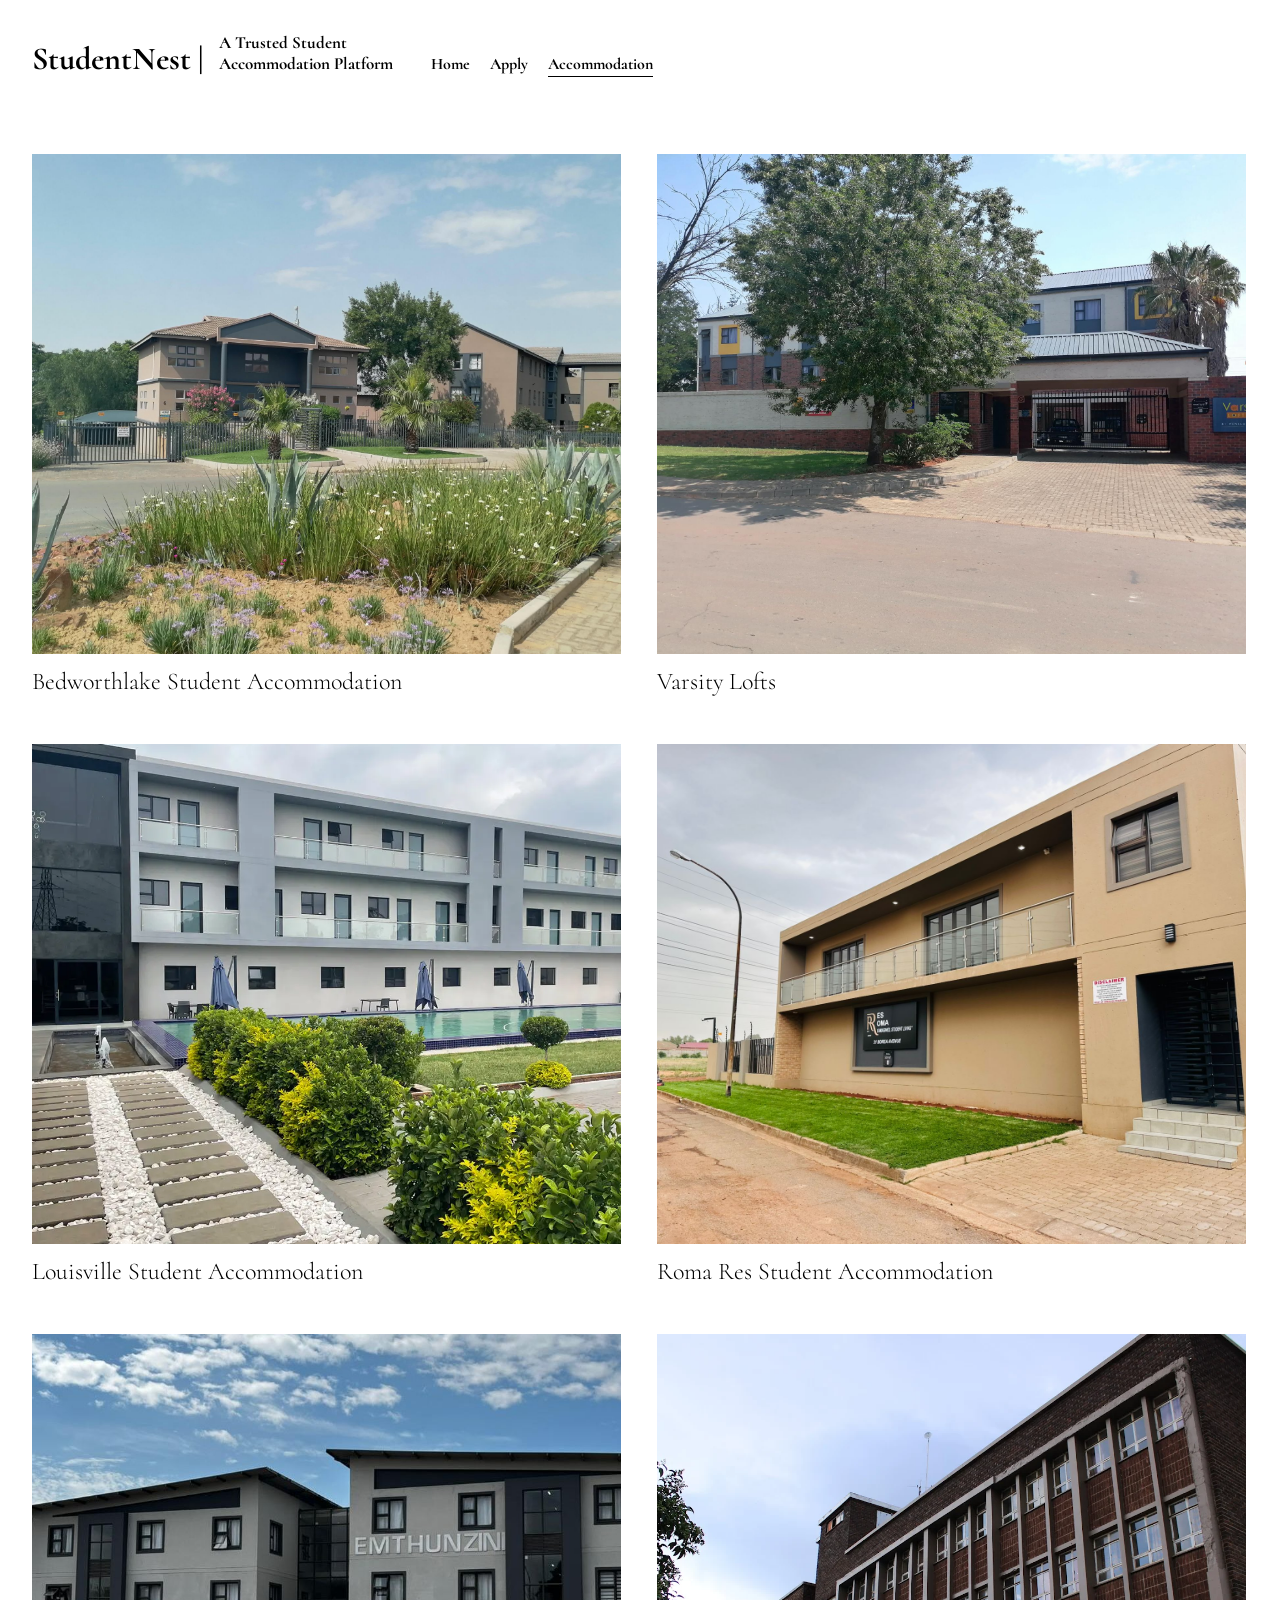
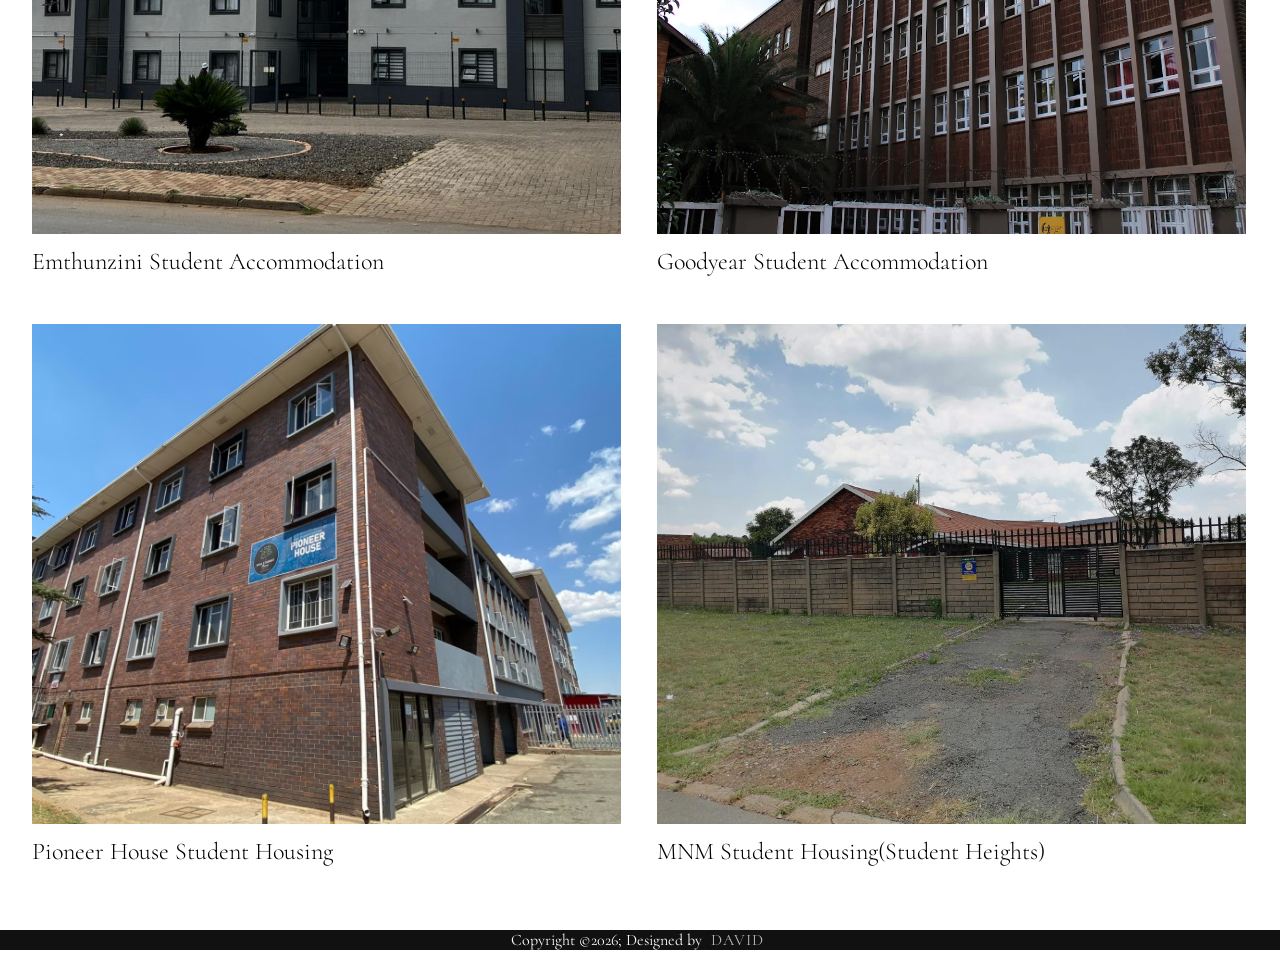
==== Accommodation.html @ 360ef2bd "Add files via upload" ====
<!DOCTYPE html>
<html lang="en">
<head>
    <meta charset="UTF-8">
    <meta name="viewport" content="width=device-width, initial-scale=1.0">
    <link rel="preconnect" href="https://fonts.googleapis.com">
<link rel="preconnect" href="https://fonts.gstatic.com" crossorigin>
<link href="https://fonts.googleapis.com/css2?family=Cormorant:wght@300&display=swap" rel="stylesheet">
    <link rel="stylesheet" href="index.css">
    <title>StudentNest</title>
</head>
<body>
    <header class="navbar">
       <h1>StudentNest |</h1>
        <h1 class="slogan">A Trusted Student Accommodation Platform</h1>
      <nav class="Links">
            <ul >
                <li><a href="index.html">Home</a></li>
                <li><a href="apply.html">Apply</a></li>
                <li><a class="active" href="Accommodation.html">Accommodation</a></li>
            </ul>
        </nav>
    </header>
    <section class="Gallery">
   

<div class="card"><a href="https://bedworthlake.co.za/" target="_blank" rel="noopener">
    <img src="ezilet-bedworth-lake-student-accommodation-IMG_20231126_090452.jpg">
</a>
<h2>Bedworthlake Student Accommodation </h2></div>

<div class="card"><a href="https://www.varsitylofts.co.za/" target="_blank" rel="noopener">
    <img src="varsity.jpg">
</a>
<h2>Varsity Lofts </h2></div>

<div class="card"><a href="https://www.louisvilleresort.co.za/student-accommodation-vaal/" target="_blank" rel="noopener">
    <img src="Louisville-Student-Accommodation-1-1024x1024.webp">
</a>
<h2>Louisville Student Accommodation </h2></div>

<div class="card"><a href="https://www.romares.co.za/" target="_blank" rel="noopener">
    <img src="resExterior-DYOA-LiS.jpg">
</a>
<h2>Roma Res Student Accommodation</h2></div>

<div class="card"><a href="https://emthunzini.com/" target="_blank" rel="noopener">
    <img src="09f0752a-f912-4df6-a43c-3a8fa7a533eb-e1762331993423.jpg">
</a>
<h2>Emthunzini Student Accommodation</h2></div>

<div class="card"><a href="https://www.vaalstudenthousing.co.za/goodyear" target="_blank" rel="noopener">
    <img src="unnamed.webp">
</a>
<h2>Goodyear Student Accommodation </h2></div>

 <div class="card"><a href="https://www.vaalstudenthousing.co.za/pioneer" target="_blank" rel="noopener">
    <img src="Screenshot (270).png">
</a>
<h2>Pioneer House Student Housing </h2></div>

<div class="card"><a href="https://studentheights.co.za/accom_details?a=221037" target="_blank" rel="noopener">
    <img src="mnm student housing.jpg">
</a>
<h2>MNM Student Housing(Student Heights)</h2></div>
</section>

<section class="foot">
<footer>
    <div class="footerNav">
        <p>Copyright &copy;2026; Designed by <span class="designer">David</span></p>
    </div>
</footer>
</section>
</body>
</html>
---- index.css ----
body {
    font-family: Cormorant,serif;
    padding: 0;
    margin: 0;
}
h1{
    display: inline-block;
    font-weight: bold;
    margin: 0 12px 0 0;

}
h1.slogan{
    display: inline-block;
    font-weight: bold;
    margin: 0 0 0 0;
    font-size: 17px;
    width: 200px;
    
}
.Links{
    display: inline-block;
}
.Links li{
    display: inline-block;
}
.Links a{
color: black;
margin: 0 8px;
text-decoration: none;
font-weight: bold;
}
.navbar{
    margin: 32px;
}
.Links ul{
    padding: 0;
}
a.active{
    border-bottom: 1px solid black;
    padding-bottom: 2px;
}
.Gallery{
    padding: 16px;
}
.card{
    width: 49.75%;
    display: inline-block;
    box-sizing: border-box;
    padding: 16px;
}
.card img{
    width: 100%;
    height: 500px;
    object-fit: cover;
}
.card h2{
    font-weight: 300;
    margin: 8px 0 16px 0;
}
.about{
    width: 40%;
    margin: 100px 0 100px 200px;
    min-width: 600px;
}
.about h3{
    font-weight: 300;
    font-size: 40px;
    
}

.cta{
    border-bottom: 1px solid black;
    display: inline-block;
    padding-bottom: 10px;
    margin-top: 0;
    
}
.card img:hover{
    opacity: 0.8;
}
.box p{margin: 0;
    font-size: 75px;}
.box{
    width: 100%;
    display: inline-block;
    box-sizing: border-box;
    padding: 0px;    
}
.box h1,.box h2{
    position: absolute;
    top: 50%;
    left: 50%;
    transform: translate(-50%, -50%);
    color: #fff;
    font-size: 80px;
    font-family: "Open Sans", sans-serif;
    font-weight: bold;

}
.box img{
     width: 100vw;
    height: 500px;
    object-fit: cover;
    object-position: center;
    opacity: 0.9;
    filter: brightness(60%);
    
}
.button, .button2{
    text-align: center;
}
.button-link {
    display: inline-block;
    padding: 50px 100px;
    background-color: green;
    color: white;
    text-decoration: none;
    border-radius: 45px;
    text-align: center;
    margin-top: 80px;
    font-family: "Open Sans", sans-serif;
    font-size: 30px;
    font-weight: bold;
}
.button-link:hover {
    background-color: #0056b3;
}
.button-link2{
    display: inline-block;
    padding: 10px 20px;
    background-color: green;
    color: white;
    text-decoration: none;
    border-radius: 5px;
    text-align: center;
    margin-top: 15px;
    font-family: "Open Sans", sans-serif;
    font-size: 10px;
    font-weight: bold;
}
table{
    width: 400px;
}
th{
    text-align: center;
    background-color: #ddd;
}
table,th,td{
    border: 1px solid black;
    border-collapse: collapse;
}
th,td{
    padding: 10px;
    text-align: center;
}
footer{
    background-color: #111;
    padding-bottom: 0px;
}
.foot{
    width: 100%;
    padding-bottom: 0px;
    text-align: center;
    
}
.footerNav p{
    color: white;
}
.designer{
    opacity: 0.7;
    text-transform: uppercase;
    letter-spacing: 1px;
    font-weight: 400;
    margin: 0px 5px;
}
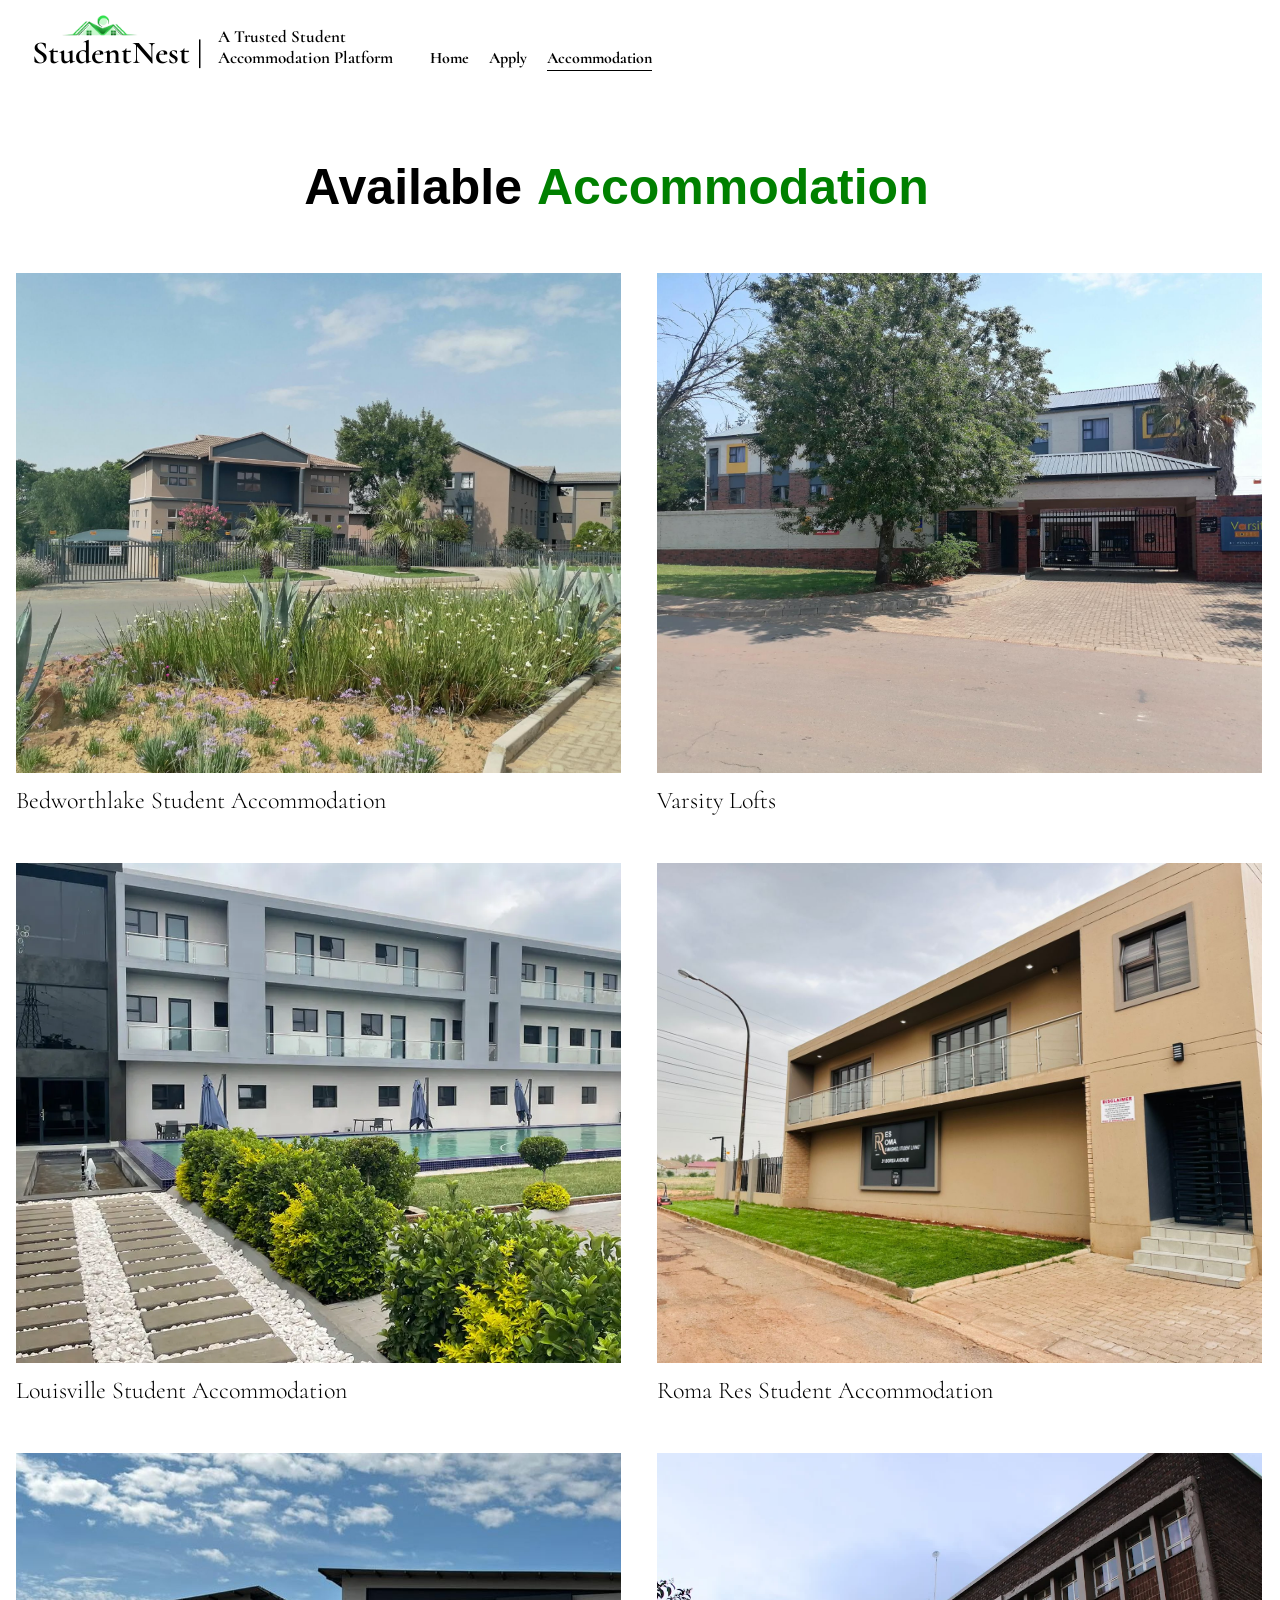
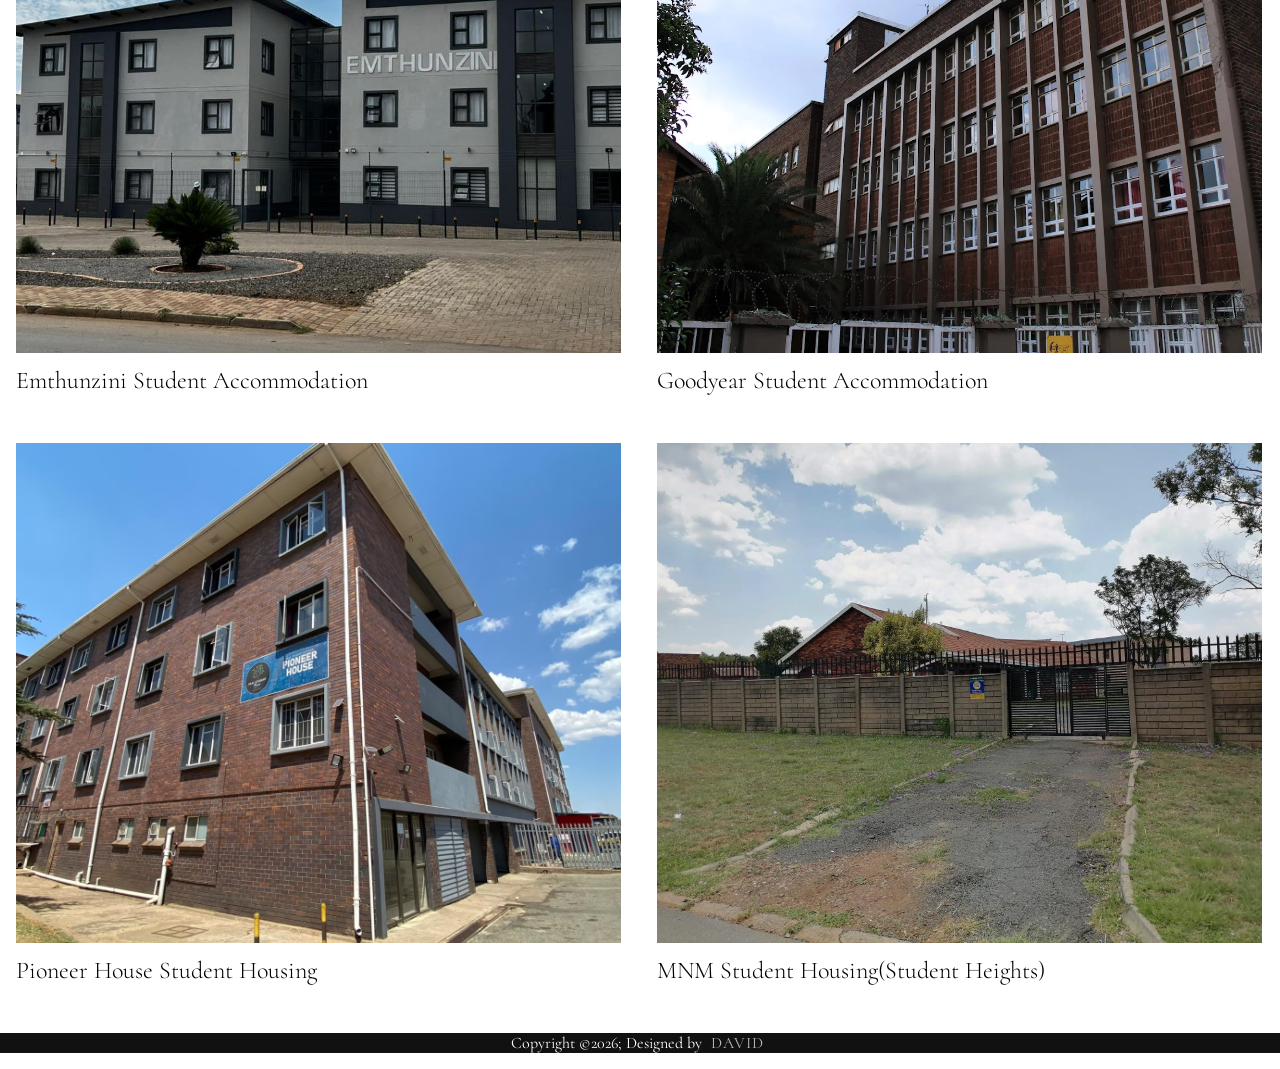
==== commit 951d1ea4: "Add files via upload" ====
--- a/Accommodation.html
+++ b/Accommodation.html
@@ -10,7 +10,9 @@
     <title>StudentNest</title>
 </head>
 <body>
-    <header class="navbar">
+    <header class="navbarHome">
+    <div class="logo">
+        <img src="logopng.png" alt="Full logo"></div>
        <h1>StudentNest |</h1>
         <h1 class="slogan">A Trusted Student Accommodation Platform</h1>
       <nav class="Links">
@@ -21,8 +23,11 @@
             </ul>
         </nav>
     </header>
+    <div class="Avail">
+    <h2> Available</h2>
+    <h2 class="availAcom">Accommodation</h2>
     <section class="Gallery">
-   
+   </div>
 
 <div class="card"><a href="https://bedworthlake.co.za/" target="_blank" rel="noopener">
     <img src="ezilet-bedworth-lake-student-accommodation-IMG_20231126_090452.jpg">
--- a/index.css
+++ b/index.css
@@ -2,17 +2,36 @@
     font-family: Cormorant,serif;
     padding: 0;
     margin: 0;
-}
+    
+}
+
 h1{
     display: inline-block;
-    font-weight: bold;
-    margin: 0 12px 0 0;
-
+    font-weight: 650;
+    margin: 0 12px 0 0 ;
+
+}
+.logo{
+    display:flex;
+    flex-direction: column;
+    align-items: flex-start;
+}
+
+.logo img{
+    max-width: 100%;
+    height: auto;
+    margin: 0 ;
+    padding: 0 ;
+    width: 100px;
+    transform: translate(20px, 13px);
+    display: inline-block;
+    
+    
 }
 h1.slogan{
     display: inline-block;
-    font-weight: bold;
-    margin: 0 0 0 0;
+    font-weight: 650;
+    margin: 0 ;
     font-size: 17px;
     width: 200px;
     
@@ -31,6 +50,11 @@
 }
 .navbar{
     margin: 32px;
+    background-color: white;
+}
+.navbarHome{
+    margin:0 32px 32px 32px;
+    background-color: white;
 }
 .Links ul{
     padding: 0;
@@ -106,6 +130,7 @@
     filter: brightness(60%);
     
 }
+
 .button, .button2{
     text-align: center;
 }
@@ -123,7 +148,7 @@
     font-weight: bold;
 }
 .button-link:hover {
-    background-color: #0056b3;
+    background-color: #57ce08ef;
 }
 .button-link2{
     display: inline-block;
@@ -140,18 +165,29 @@
 }
 table{
     width: 400px;
+    text-align: center;
+}
+.tables{
+   display: flex;
+   justify-content: center;
+   align-items: center;
+   height: 100vh;
+   margin: -170px auto 0 auto;
 }
 th{
     text-align: center;
     background-color: #ddd;
+
 }
 table,th,td{
     border: 1px solid black;
     border-collapse: collapse;
+    
 }
 th,td{
     padding: 10px;
     text-align: center;
+    font-size: 18px;
 }
 footer{
     background-color: #111;
@@ -172,4 +208,67 @@
     letter-spacing: 1px;
     font-weight: 400;
     margin: 0px 5px;
-}+}
+h2.details{
+    justify-content: center;
+    text-align: center;
+    font-size: 40px;
+}
+.inputs{
+    justify-content: center;
+    align-items: center;
+    text-align: center;
+}
+.cpa{
+    margin-top: 50px;
+    text-align: center;
+    font-weight: 750;
+}
+label{
+    font-size: 25px;
+    font-weight: 590;
+    word-spacing: 5px;
+    margin-right: 5px;
+}
+label.notif{
+    font-size: 20px;
+    font-family: 'Gill Sans', 'Gill Sans MT', Calibri, 'Trebuchet MS', sans-serif;
+    font-weight: 300;
+}
+
+input{
+    outline: none;
+    border-radius: 10px;
+    border: 2px solid rgba(128, 128, 128, 0.588) ;
+    height: 35px;
+}
+
+
+input::placeholder{
+    font-size: 16px;
+    
+}
+input:focus,
+input:valid{
+    
+    border: 2.1px solid #66ff00;
+    
+}
+input:focus::placeholder{
+    color: #66ff00;   
+}
+.Avail{
+    display: flex;
+    gap: 15px;
+    justify-content: center;
+}
+.Avail h2{
+    text-align: center;
+    color: black;
+    font-size: 50px;
+    font-family:"Open Sans", sans-serif;
+    font-weight: bold;
+}
+h2.availAcom{
+    color: green;
+}
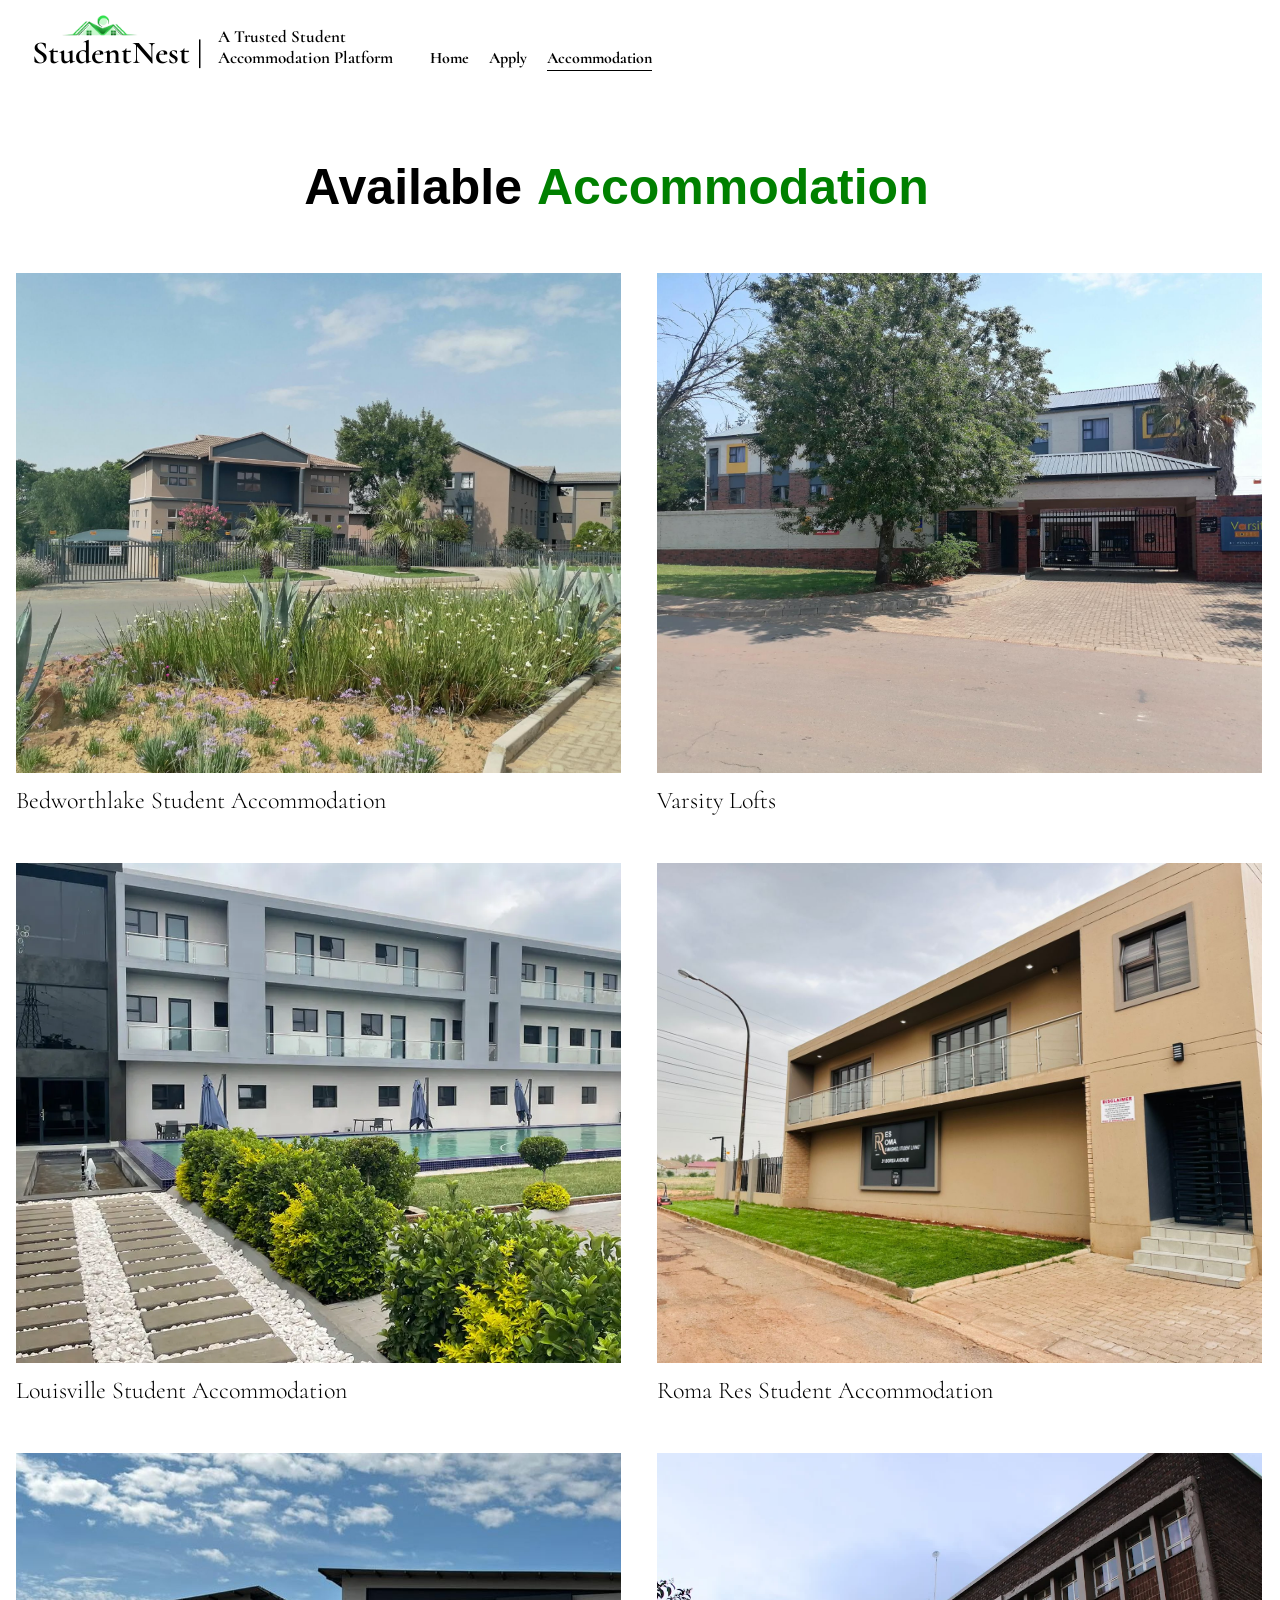
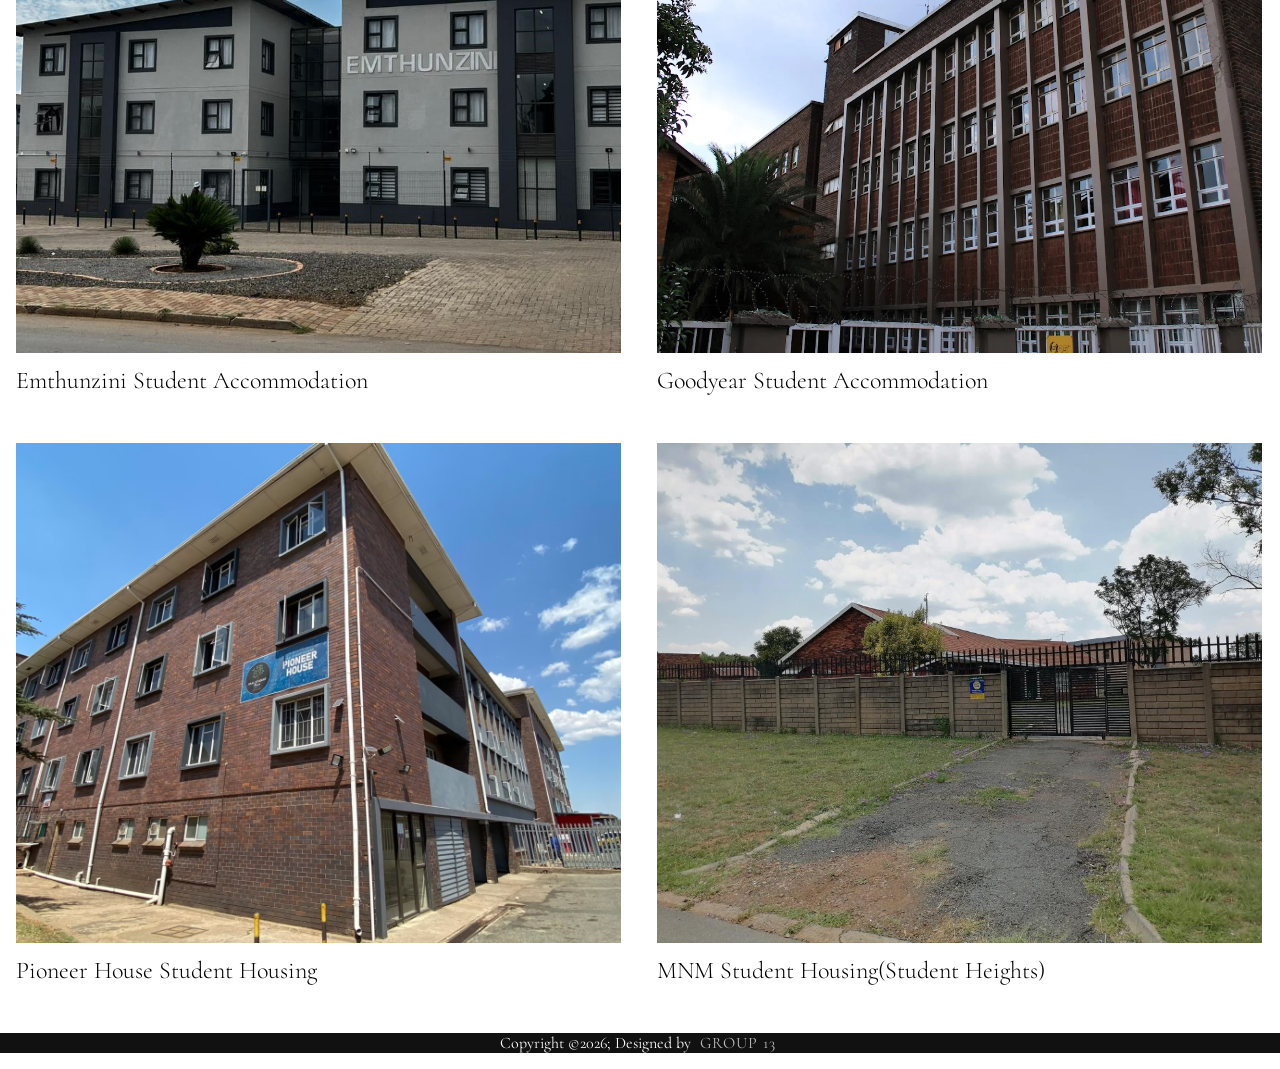
==== commit 538f384e: "Add files via upload" ====
--- a/Accommodation.html
+++ b/Accommodation.html
@@ -73,7 +73,7 @@
 <section class="foot">
 <footer>
     <div class="footerNav">
-        <p>Copyright &copy;2026; Designed by <span class="designer">David</span></p>
+        <p>Copyright &copy;2026; Designed by <span class="designer">Group 13</span></p>
     </div>
 </footer>
 </section>
